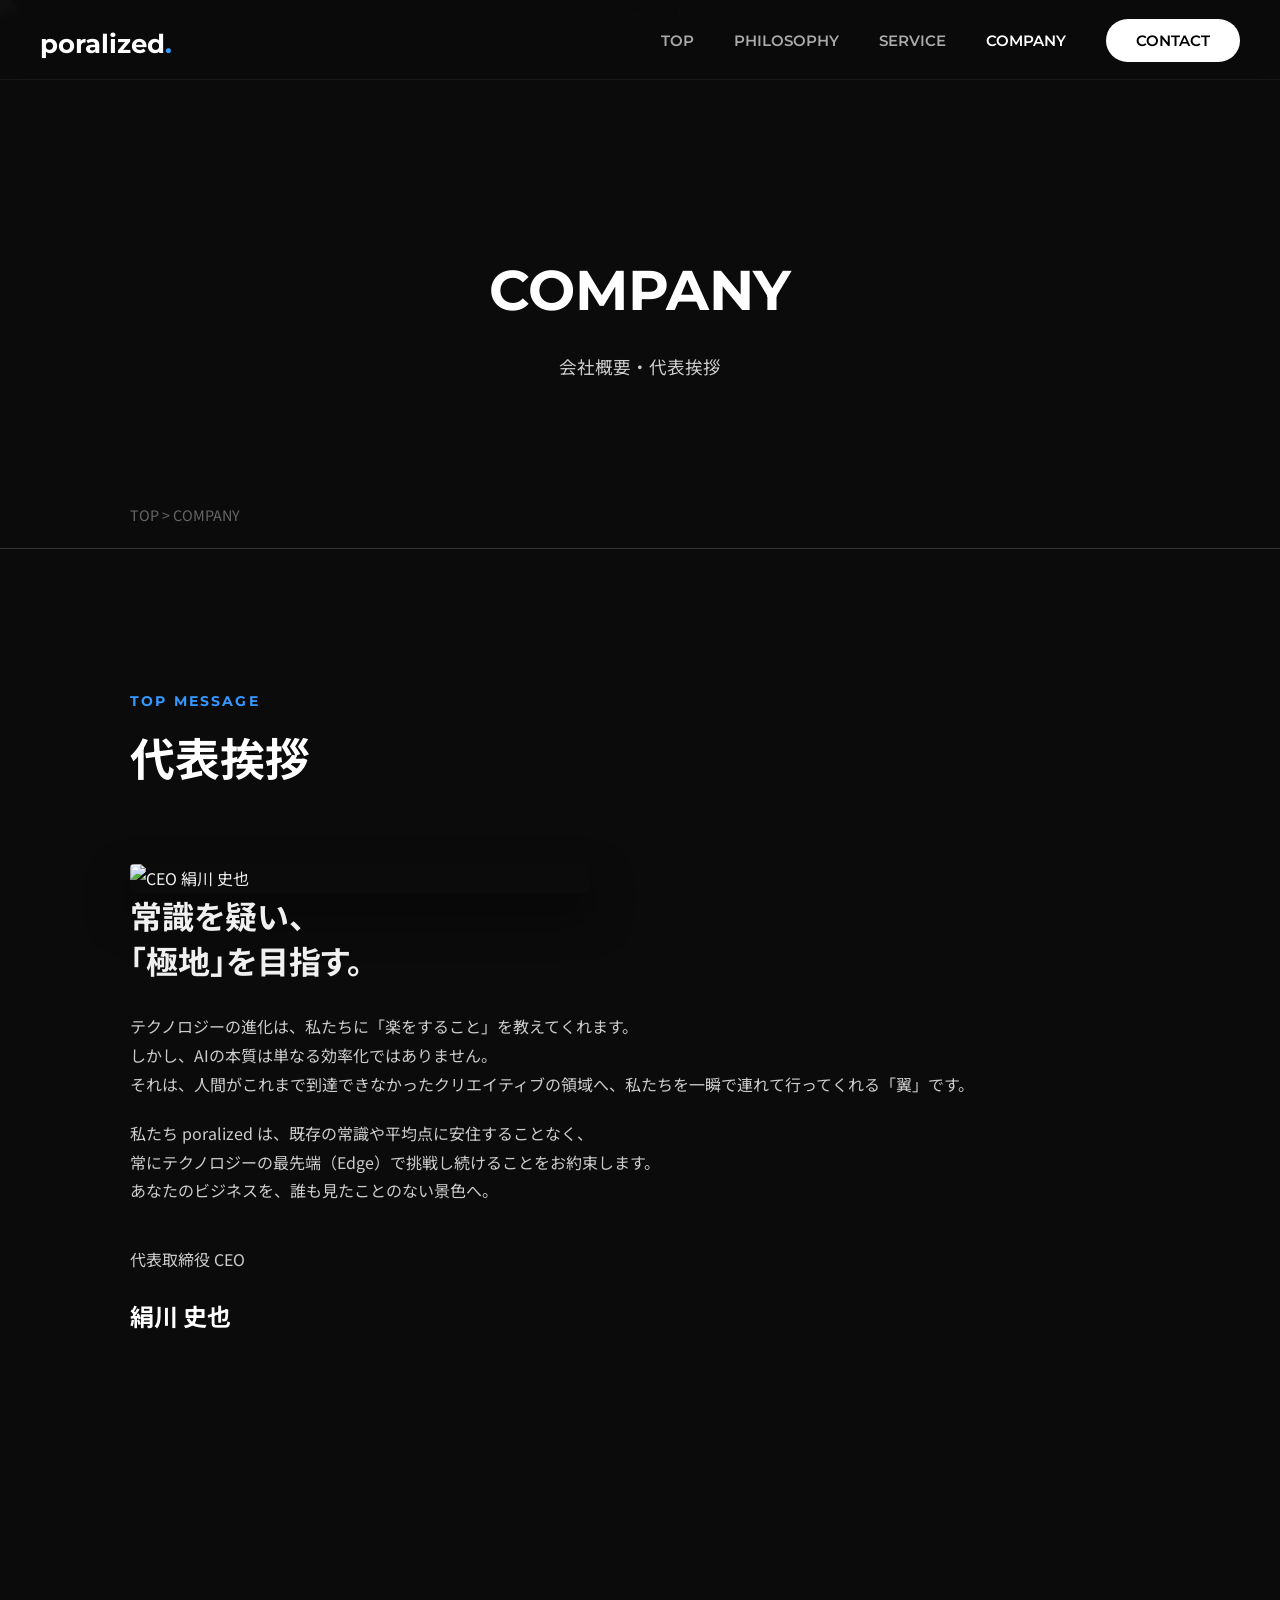
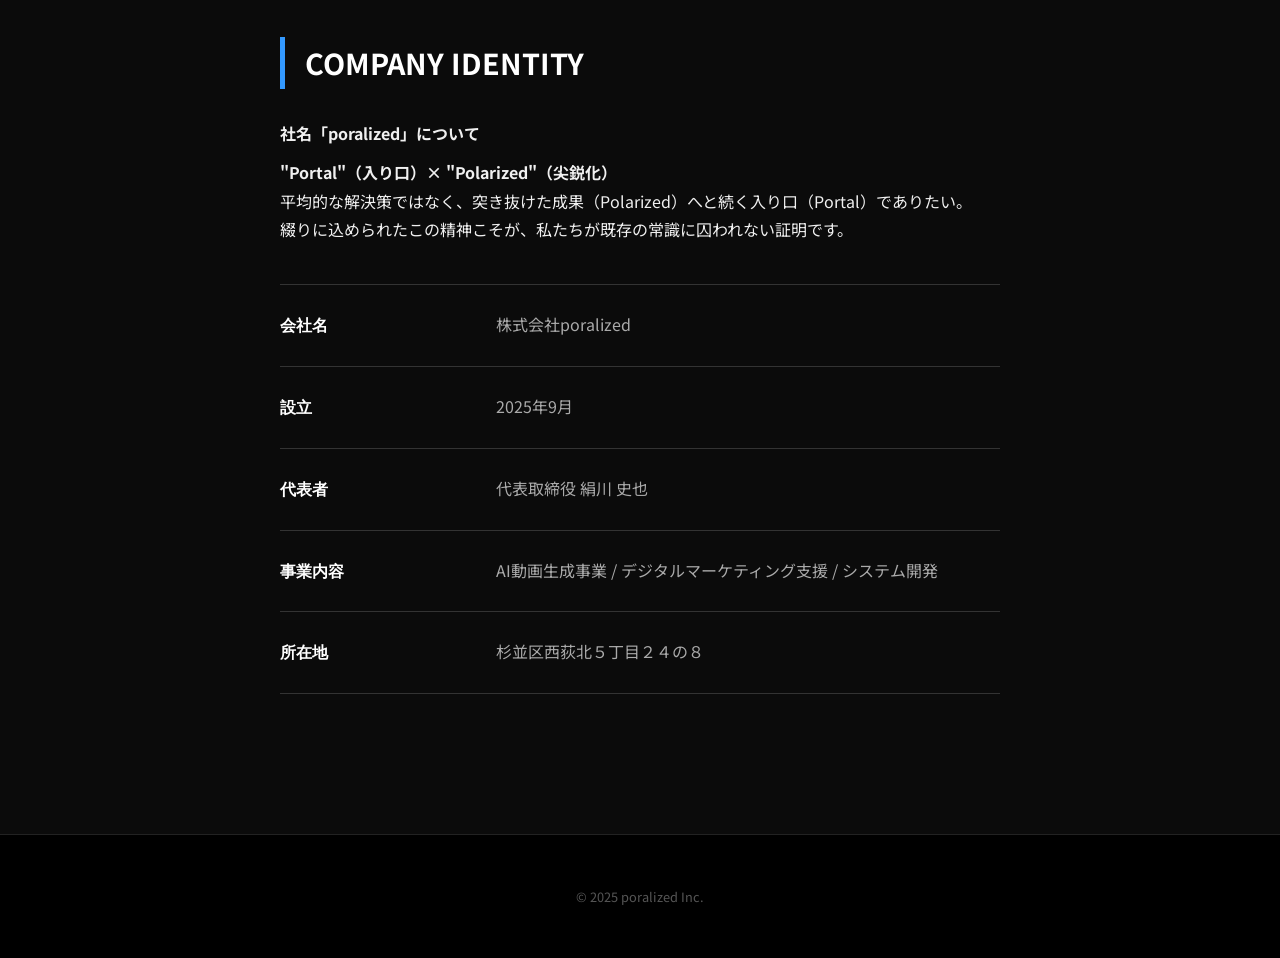
==== company.html @ 8d267f67 "Add files via upload" ====
<!DOCTYPE html>
<html lang="ja">
<head>
    <meta charset="UTF-8">
    <meta name="viewport" content="width=device-width, initial-scale=1.0">
    <title>会社概要 | 株式会社poralized</title>
    <link href="https://fonts.googleapis.com/css2?family=Noto+Sans+JP:wght@400;500;700&family=Montserrat:wght@400;600;700&display=swap" rel="stylesheet">
    <link rel="stylesheet" href="style.css">
</head>
<body>
    <header>
        <div class="header-inner">
            <h1><a href="index.html">poralized<span class="dot">.</span></a></h1> 
            <nav>
                <ul class="nav-list">
                    <li><a href="index.html">TOP</a></li>
                    <li><a href="philosophy.html">PHILOSOPHY</a></li>
                    <li><a href="service.html">SERVICE</a></li>
                    <li><a href="company.html" class="active">COMPANY</a></li>
                    <li><a href="contact.html" class="contact-btn">CONTACT</a></li>
                </ul>
            </nav>
        </div>
    </header>

    <main>
        <section class="page-header">
            <div class="parallax-bg-wrap">
                <img src="https://images.unsplash.com/photo-1486406146926-c627a92ad1ab?q=80&w=2070&auto=format&fit=crop" alt="company-bg" class="parallax-img">
            </div>
            <div class="container">
                <h2>COMPANY</h2>
                <p>会社概要・代表挨拶</p>
            </div>
        </section>

        <div class="breadcrumbs">
            <div class="container">
                <a href="index.html">TOP</a> &gt; <span>COMPANY</span>
            </div>
        </div>

        <section class="section-padding fade-in-section">
            <div class="container">
                <div class="section-header">
                    <span class="en-title">TOP MESSAGE</span>
                    <h3>代表挨拶</h3>
                </div>

                <div class="message-row">
                    
                    <div class="ceo-img-area">
                        <img src="images/daihyou.jpg" alt="CEO 絹川 史也">
                    </div>

                    <div class="ceo-text-area">
                        <h4 class="ceo-title">
                            常識を疑い、<br>
                            「極地」を目指す。
                        </h4>
                        <p>
                            テクノロジーの進化は、私たちに「楽をすること」を教えてくれます。<br>
                            しかし、AIの本質は単なる効率化ではありません。<br>
                            それは、人間がこれまで到達できなかったクリエイティブの領域へ、私たちを一瞬で連れて行ってくれる「翼」です。
                        </p>
                        <p>
                            私たち poralized は、既存の常識や平均点に安住することなく、<br>
                            常にテクノロジーの最先端（Edge）で挑戦し続けることをお約束します。<br>
                            あなたのビジネスを、誰も見たことのない景色へ。
                        </p>
                        <div class="ceo-sign">
                            <p>代表取締役 CEO</p>
                            <p class="name">絹川 史也</p>
                        </div>
                    </div>

                </div>
            </div>
        </section>

        <section class="section-padding fade-in-section">
            <div class="container narrow">
                <h3 class="page-sub-title">COMPANY IDENTITY</h3>
                
                <div class="text-block" style="margin-bottom: 40px;">
                    <h4>社名「poralized」について</h4>
                    <p style="margin-top:10px;">
                        <strong>"Portal"（入り口）× "Polarized"（尖鋭化）</strong><br>
                        平均的な解決策ではなく、突き抜けた成果（Polarized）へと続く入り口（Portal）でありたい。<br>
                        綴りに込められたこの精神こそが、私たちが既存の常識に囚われない証明です。
                    </p>
                </div>
                
                <div class="company-info-area">
                    <dl class="company-dl">
                        <div class="row"><dt>会社名</dt><dd>株式会社poralized</dd></div>
                        <div class="row"><dt>設立</dt><dd>2025年9月</dd></div>
                        <div class="row"><dt>代表者</dt><dd>代表取締役 絹川 史也</dd></div>                       
                        <div class="row"><dt>事業内容</dt><dd>AI動画生成事業 / デジタルマーケティング支援 / システム開発</dd></div>
                        <div class="row"><dt>所在地</dt><dd>杉並区西荻北５丁目２４の８</dd></div>
                    </dl>
                </div>
            </div>
        </section>
    </main>

    <footer>
        <div class="footer-inner"><p class="copyright">&copy; 2025 poralized Inc.</p></div>
    </footer>

    <script src="https://cdnjs.cloudflare.com/ajax/libs/gsap/3.12.5/gsap.min.js"></script>
    <script src="https://cdnjs.cloudflare.com/ajax/libs/gsap/3.12.5/ScrollTrigger.min.js"></script>
    <script src="https://unpkg.com/@studio-freight/lenis@1.0.42/dist/lenis.min.js"></script>
    <script src="script.js"></script>
</body>
</html>
---- style.css ----
@charset "UTF-8";
@import url('https://fonts.googleapis.com/css2?family=Montserrat:wght@400;600;700&family=Noto+Sans+JP:wght@400;500;700&display=swap');

/* ==================================================
   1. Base Settings
   ================================================== */
* { margin: 0; padding: 0; box-sizing: border-box; }

body {
    font-family: 'Noto Sans JP', sans-serif;
    background-color: #0b0b0b;
    color: #f0f0f0;
    line-height: 1.8;
    -webkit-font-smoothing: antialiased;
    overflow-x: hidden;
    overscroll-behavior: none;
}

a { text-decoration: none; color: inherit; transition: 0.3s; }
ul { list-style: none; }
img { max-width: 100%; height: auto; display: block; }

/* 共通コンテナ */
.container {
    max-width: 1100px; margin: 0 auto; padding: 0 40px;
    position: relative; z-index: 2;
}
.container.narrow { max-width: 800px; }
.section-padding { padding: 140px 0; }
.bg-dark { background-color: #141414; }

/* 見出し */
.section-header { margin-bottom: 80px; }
.en-title {
    display: block; font-family: 'Montserrat', sans-serif; font-weight: 700;
    color: #3399ff; letter-spacing: 0.15em; font-size: 0.9rem; margin-bottom: 15px;
}
.section-header h3 {
    font-size: 2.8rem; font-weight: 700; color: #fff; line-height: 1.2;
}
.page-sub-title {
    font-size: 1.8rem; margin-bottom: 30px; border-left: 5px solid #3399ff;
    padding-left: 20px; margin-top: 60px; color: #fff;
}
.page-sub-title:first-child { margin-top: 0; }

/* ==================================================
   2. Header
   ================================================== */
header {
    position: fixed; top: 0; left: 0; width: 100%; height: 80px;
    background: rgba(11, 11, 11, 0.8); backdrop-filter: blur(12px);
    z-index: 100; border-bottom: 1px solid rgba(255,255,255,0.05);
}
.header-inner {
    max-width: 1280px; margin: 0 auto; height: 100%;
    display: flex; justify-content: space-between; align-items: center; padding: 0 40px;
}
header h1 a {
    font-family: 'Montserrat', sans-serif; font-weight: 700; font-size: 1.6rem; color: #fff;
}
.dot { color: #3399ff; }

.nav-list { display: flex; gap: 40px; }
.nav-list li a {
    font-family: 'Montserrat', sans-serif; font-weight: 600; font-size: 0.95rem; color: #aaa; position: relative;
}
.nav-list li a:hover, .nav-list li a.active { color: #fff; }
.nav-list li a::after {
    content: ''; position: absolute; bottom: -5px; left: 0; width: 0%; height: 1px; background: #3399ff; transition: 0.3s;
}
.nav-list li a:hover::after { width: 100%; }

.contact-btn {
    background: #fff; color: #000 !important; padding: 12px 30px; border-radius: 50px; transition: 0.3s;
}
.contact-btn:hover { background: #3399ff; color: #fff !important; }

/* ==================================================
   3. Hero Section (Top Page Only)
   ================================================== */
#hero {
    height: 100vh; width: 100%; position: relative;
    display: flex; align-items: center; justify-content: center;
    overflow: hidden; background-color: #0b0b0b;
}

/* ★追加: 文字を読みやすくする背景マスク */
#hero::before {
    content: ''; position: absolute; top: 0; left: 0; width: 100%; height: 100%;
    background: radial-gradient(circle at 30% 50%, rgba(0,0,0,0.7) 0%, rgba(0,0,0,0) 70%);
    z-index: 2; pointer-events: none;
}

#webgl-canvas {
    position: absolute; top: 0; left: 0; width: 100%; height: 100%;
    z-index: 1; opacity: 0; transition: opacity 2s ease; pointer-events: none;
}
#hero .container {
    width: 100%; max-width: 1280px; height: 100%;
    position: relative; z-index: 10; pointer-events: none;
    display: flex; flex-direction: column; justify-content: center; align-items: flex-start;
    text-align: left; padding-left: 5%;
}
.hero-sub, .hero-title, .hero-lead, .hero-cta { width: 100%; max-width: 550px; }

.hero-sub {
    font-family: 'Montserrat', sans-serif; font-weight: 600; color: #3399ff;
    letter-spacing: 0.3em; margin-bottom: 24px; display: block; opacity: 0;
}
.hero-title {
    font-size: 5rem; line-height: 1.05; font-weight: 700; margin-bottom: 40px;
    color: #ffffff; text-shadow: 0 10px 30px rgba(0,0,0,0.5);
}
.hero-title .char { display: inline-block; will-change: transform, opacity; }

.hero-lead { font-size: 1.1rem; color: #ccc; margin-bottom: 50px; opacity: 0; }

.hero-cta { display: flex; gap: 20px; opacity: 0; pointer-events: auto; }
.primary-btn {
    background: #3399ff; color: #fff; padding: 18px 45px; border-radius: 50px;
    font-weight: 700; font-family: 'Montserrat', sans-serif;
    box-shadow: 0 10px 30px rgba(51, 153, 255, 0.3);
}
.primary-btn:hover { background: #fff; color: #000; transform: translateY(-3px); }
.secondary-btn {
    border: 1px solid rgba(255,255,255,0.3); color: #fff; padding: 18px 45px; border-radius: 50px;
    font-weight: 700; font-family: 'Montserrat', sans-serif;
    background: rgba(0,0,0,0.3); backdrop-filter: blur(5px);
}
.secondary-btn:hover { background: #fff; color: #000; transform: translateY(-3px); }

.scroll-down {
    position: absolute; bottom: 40px; left: 50%; transform: translateX(-50%);
    z-index: 2; color: #888; font-family: 'Montserrat', sans-serif; font-size: 0.75rem;
    pointer-events: none; display: flex; flex-direction: column; align-items: center; gap: 15px;
}
.scroll-down .line { width: 1px; height: 60px; background: linear-gradient(to bottom, #444, #fff); }

/* ==================================================
   4. Sub Page Header
   ================================================== */
.page-header {
    padding: 240px 0 100px; background-color: #0b0b0b; text-align: center;
    position: relative; overflow: hidden; z-index: 1;
}
.page-header h2 {
    font-size: 3.5rem; color: #fff; margin-bottom: 10px; font-weight: 700;
    font-family: 'Montserrat', sans-serif; position: relative; z-index: 2;
}
.page-header p { color: #ccc; position: relative; z-index: 2; font-size: 1.1rem; }
.breadcrumbs {
    padding: 20px 0; border-bottom: 1px solid #333; color: #666; font-size: 0.9rem;
    background: #0b0b0b; position: relative; z-index: 2;
}
.relative-section { position: relative; overflow: hidden; z-index: 1; }
.parallax-bg-wrap {
    position: absolute; top: 0; left: 0; width: 100%; height: 120%;
    z-index: -1; opacity: 0.15; mix-blend-mode: lighten; pointer-events: none;
    will-change: transform; transform: translateZ(0);
}
.parallax-img { width: 100%; height: 100%; object-fit: cover; }

/* ==================================================
   5. Content Components
   ================================================== */
/* Service Features (カード) */
.service-features { display: flex; justify-content: space-between; gap: 40px; }
.feature-item {
    background: linear-gradient(145deg, #1a1a1a, #111);
    border: 1px solid #333; padding: 50px 35px; border-radius: 8px; width: 32%;
    transition: 0.4s; position: relative; overflow: hidden;
}
.feature-item:hover { transform: translateY(-10px); border-color: #3399ff; }
.feature-item h4 { font-family: 'Montserrat', sans-serif; font-size: 1.5rem; color: #fff; margin-bottom: 20px; }
.feature-item p { color: #aaa; font-size: 0.95rem; }
.view-more-btn {
    display: inline-flex; align-items: center; font-family: 'Montserrat', sans-serif; font-weight: 600;
    margin-top: 20px; border-bottom: 1px solid #666; color: #aaa;
}
.view-more-btn:hover { color: #3399ff; border-color: #3399ff; }

/* ★追加: Technology Detail (ジグザグ配置) */
.tech-detail {
    display: flex; align-items: center; justify-content: space-between; gap: 60px; margin-bottom: 120px;
}
.tech-detail.reverse { flex-direction: row-reverse; }
.tech-desc { flex: 1; }
.tech-desc h4 { font-family: 'Montserrat', sans-serif; font-size: 2rem; font-weight: 700; margin-bottom: 5px; color: #fff; }
.tech-desc .tech-sub { font-size: 0.9rem; color: #3399ff; margin-bottom: 20px; font-weight: 600; }
.tech-desc p { color: #ccc; line-height: 1.8; }
.tech-img-placeholder {
    flex: 1; border-radius: 8px; overflow: hidden;
    box-shadow: 0 10px 30px rgba(0,0,0,0.5); border: 1px solid rgba(255, 255, 255, 0.1);
}

/* Company */
.ceo-message { display: flex; gap: 60px; margin-bottom: 0; align-items: flex-start; }
.ceo-img { width: 45%; flex-shrink: 0; }
.visual-placeholder {
    width: 100%; aspect-ratio: 3/4; background: #222; border-radius: 4px; overflow: hidden; position: relative;
}
.visual-placeholder img { width: 100%; height: 100%; object-fit: cover; }
.ceo-text { width: 55%; padding-top: 20px; }
.ceo-text h4 { font-size: 2rem; margin-bottom: 30px; font-weight: 700; color: #fff; }
.company-dl { border-top: 1px solid #333; margin-top: 40px; }
.company-dl .row { display: flex; border-bottom: 1px solid #333; padding: 25px 0; align-items: baseline; }
.company-dl dt { width: 30%; font-weight: 700; color: #fff; font-family: 'Montserrat', sans-serif; }
.company-dl dd { width: 70%; color: #aaa; }

/* Philosophy */
.goal-box {
    border: 1px solid rgba(51, 153, 255, 0.3); padding: 80px 60px; text-align: center;
    background: radial-gradient(circle at center, rgba(51, 153, 255, 0.05), transparent 70%);
    position: relative; margin-top: 40px;
}
.goal-box::before, .goal-box::after { content: ''; position: absolute; width: 10px; height: 10px; border: 1px solid #3399ff; }
.goal-box::before { top: -1px; left: -1px; border-right: none; border-bottom: none; }
.goal-box::after { bottom: -1px; right: -1px; border-left: none; border-top: none; }
.goal-main { font-size: 2.5rem; color: #fff; font-weight: 700; margin-bottom: 30px; }
.goal-desc { color: #ccc; text-align: left; }

/* Contact */
.form-wrapper {
    background: #fff; padding: 80px 40px; border-radius: 20px; overflow: hidden;
    text-align: center; box-shadow: 0 20px 50px rgba(0,0,0,0.5);
}
.email-link { font-size: 2rem; font-weight: 700; color: #3399ff; font-family: 'Montserrat', sans-serif; }

/* Footer */
footer { background: #000; border-top: 1px solid #222; padding: 50px 0; text-align: center; color: #555; font-size: 0.8rem; }

/* ==================================================
   6. Mobile Responsiveness
   ================================================== */
@media (max-width: 768px) {
    .header-inner { padding: 0 20px; }
    .nav-list { display: none; }
    .section-padding { padding: 80px 0; }
    #hero .container { align-items: center; text-align: center; padding: 0 24px; }
    .hero-sub, .hero-title, .hero-lead, .hero-cta { max-width: 100%; }
    .hero-title { font-size: 3.2rem; }
    .hero-cta { flex-direction: column; width: 100%; gap: 15px; }
    .primary-btn, .secondary-btn { width: 100%; max-width: 320px; margin: 0 auto; }
    .service-features, .ceo-message, .tech-detail, .tech-detail.reverse { flex-direction: column; }
    .feature-item, .ceo-img, .ceo-text, .tech-img-placeholder { width: 100%; }
    .page-header { padding-top: 150px; }
    .page-header h2 { font-size: 2.5rem; }
}
/* ==================================================
   Philosophy 3D Area (テキスト下の配置用)
   ================================================== */
#vision-3d-container {
    width: 100%;
    height: 450px; /* 3Dエリアの高さ。お好みで調整してください */
    position: relative;
    margin-top: 60px; /* 上のテキストとの間隔 */
    overflow: hidden;
    /* 任意：枠線を付けてエリアをはっきりさせる場合 */
    /* border: 1px solid #333; border-radius: 8px; */
}

#vision-canvas {
    width: 100%;
    height: 100%;
    display: block;
    opacity: 0; /* JSでロード後に表示 */
    transition: opacity 1s ease;
}
/* ==================================================
   Hero Section 改行・サイズ修正
   ================================================== */

/* 1. タイトル (The Edge of...) を一行で維持する */
.hero-title {
    /* 絶対に改行させない */
    white-space: nowrap;
    
    /* 画面幅に応じてフォントサイズを滑らかに伸縮させる 
       (最小 2rem 〜 推奨 5.5vw 〜 最大 5rem) */
    font-size: clamp(2rem, 5.5vw, 5.5rem);
    
    width: 100%;
    line-height: 1.2;
    margin-bottom: 20px;
}

/* 2. サブコピー・リード文 (単なる生成ではなく...) の改行位置調整 */
.hero-lead {
    /* 日本語の単語の途中での不自然な改行を防ぐ */
    word-break: keep-all;
    overflow-wrap: break-word;
    
    /* 読みやすい最大幅を設定 */
    max-width: 600px;
    
    /* 左揃えか中央揃えか（デザインに合わせて調整してください） */
    text-align: left; 
}

/* --- スマホ画面 (768px以下) 用の微調整 --- */
@media (max-width: 768px) {
    .hero-title {
        /* スマホでは文字が小さくなりすぎるのを防ぐため、
           あえて改行を許可するか、サイズの下限を上げる */
        font-size: clamp(2.2rem, 8vw, 3.5rem);
        white-space: normal; /* スマホなら自然な改行を許可 */
    }

    .hero-lead {
        /* スマホでは改行ルールを少し緩める */
        font-size: 0.9rem;
        word-break: break-all; 
        text-align: center; /* スマホは中央揃えが見やすい場合が多い */
        margin: 0 auto 30px auto;
    }
}
/* ==================================================
   Original Contact Form Styles
   ================================================== */
.form-wrapper {
    width: 100%;
    max-width: 700px; /* フォームの最大幅 */
    margin: 0 auto;
    background: rgba(255, 255, 255, 0.03); /* 薄い背景 */
    padding: 40px;
    border-radius: 4px;
    border: 1px solid rgba(255, 255, 255, 0.1);
}

.original-form .form-group {
    margin-bottom: 24px;
}

.original-form label {
    display: block;
    margin-bottom: 8px;
    font-size: 0.9rem;
    color: #ccc;
    font-weight: 500;
}

.original-form .required {
    color: #3399ff; /* 必須マークの青色 */
    margin-left: 4px;
}

/* 入力エリアのデザイン */
.original-form input,
.original-form textarea {
    width: 100%;
    background: #000;
    border: 1px solid #333;
    color: #fff;
    padding: 14px;
    font-size: 1rem;
    font-family: inherit;
    border-radius: 2px;
    transition: 0.3s ease;
    outline: none;
}

/* 入力中（フォーカス時）のデザイン */
.original-form input:focus,
.original-form textarea:focus {
    border-color: #3399ff;
    box-shadow: 0 0 8px rgba(51, 153, 255, 0.3);
}

.original-form textarea {
    resize: vertical; /* 縦方向のみサイズ変更可 */
}

/* 送信ボタンエリア */
.form-submit {
    text-align: center;
    margin-top: 40px;
}

/* 送信ボタン本体 */
.submit-btn {
    display: inline-block;
    background: #3399ff;
    color: #fff;
    border: none;
    padding: 15px 50px;
    font-size: 1rem;
    font-weight: bold;
    cursor: pointer;
    border-radius: 50px;
    transition: 0.3s;
    letter-spacing: 0.05em;
}

.submit-btn:hover {
    background: #fff;
    color: #3399ff;
    box-shadow: 0 0 20px rgba(51, 153, 255, 0.6);
}

/* スマホ対応 */
@media (max-width: 768px) {
    .form-wrapper {
        padding: 20px;
    }
    .submit-btn {
        width: 100%; /* スマホではボタンを幅いっぱいに */
    }
}
/* ==================================================
   Service Page: Holographic Cards
   ================================================== */
.production-flow {
    display: flex;
    justify-content: space-between;
    gap: 30px;
    margin-top: 60px;
}

.flow-card {
    position: relative;
    flex: 1;
    background: rgba(255, 255, 255, 0.03); /* 極薄の背景 */
    border: 1px solid rgba(255, 255, 255, 0.1); /* 薄い枠線 */
    padding: 40px 30px;
    border-radius: 8px;
    overflow: hidden; /* はみ出した数字を隠す */
    transition: all 0.4s cubic-bezier(0.25, 1, 0.5, 1);
    backdrop-filter: blur(5px); /* すりガラス効果 */
}

/* ホバー時のアクション */
.flow-card:hover {
    transform: translateY(-10px); /* 少し浮く */
    border-color: #3399ff; /* 枠が青くなる */
    box-shadow: 0 10px 30px rgba(51, 153, 255, 0.15); /* 青い光の影 */
    background: rgba(51, 153, 255, 0.05);
}

/* 背景の巨大な数字 */
.card-bg-number {
    position: absolute;
    top: -20px;
    right: -10px;
    font-size: 8rem;
    font-weight: 700;
    color: rgba(255, 255, 255, 0.03); /* ほぼ透明 */
    font-family: 'Montserrat', sans-serif;
    line-height: 1;
    z-index: 0;
    transition: 0.4s;
}

.flow-card:hover .card-bg-number {
    color: rgba(51, 153, 255, 0.1); /* ホバー時に数字も少し青く */
    transform: scale(1.1);
}

/* カードの中身 */
.card-content {
    position: relative;
    z-index: 1; /* 数字より手前に */
}

.flow-card h4 {
    font-size: 1.5rem;
    font-family: 'Montserrat', sans-serif;
    letter-spacing: 0.05em;
    margin-bottom: 5px;
    color: #fff;
}

.flow-card .jp-sub {
    display: block;
    font-size: 0.9rem;
    color: #3399ff; /* アクセントカラー */
    margin-bottom: 20px;
    font-weight: 500;
}

.flow-card p {
    font-size: 0.95rem;
    color: #ccc;
    line-height: 1.8;
}

/* スマホ対応 */
@media (max-width: 768px) {
    .production-flow {
        flex-direction: column; /* 縦並び */
    }
    .flow-card {
        margin-bottom: 20px;
    }
}
/* ==================================================
   背景透かし文字 (Watermark)
   ================================================== */
.watermark-section {
    position: relative;
    overflow: hidden; /* はみ出した文字をカット */
}

.bg-watermark {
    position: absolute;
    top: 50%;
    left: 50%;
    transform: translate(-50%, -50%);
    font-size: 12vw; /* 画面幅に応じて巨大化 */
    font-weight: 800;
    font-family: 'Montserrat', sans-serif;
    color: rgba(255, 255, 255, 0.02); /* 極薄の白 */
    white-space: nowrap;
    pointer-events: none; /* マウス操作を邪魔しない */
    z-index: 0; /* 一番後ろに */
    user-select: none;
    line-height: 1;
}

/* コンテンツが透かし文字の上にくるように調整 */
.watermark-section .container {
    position: relative;
    z-index: 1;
}

/* スマホでの微調整 */
@media (max-width: 768px) {
    .bg-watermark {
        font-size: 18vw;
        transform: translate(-50%, -50%) rotate(-90deg); /* スマホでは縦書き風に回転させてもかっこいい */
    }
}
```css
/* ==================================================
   Company Page: 代表メッセージの横並び設定
   ================================================== */

/* 横並びの枠組み */
.message-row {
    display: flex;             /* 横並びにする魔法 */
    align-items: center;       /* 垂直方向の中心を揃える */
    justify-content: space-between; /* 左右に程よく間隔を空ける */
    gap: 60px;                 /* 写真と文字の間の隙間 */
    margin-top: 40px;
}

/* 写真エリア */
.ceo-img-area {
    flex: 1;                   /* 幅の比率：1 */
    max-width: 45%;            /* 写真は全体の45%くらいの幅に */
}

.ceo-img-area img {
    width: 100%;
    height: auto;
    border-radius: 4px;        /* 角を少し丸く */
    box-shadow: 0 20px 40px rgba(0,0,0,0.5); /* カッコいい影 */
}

/* 文章エリア */
.ceo-text-area {
    flex: 1;                   /* 幅の比率：1 */
}

.ceo-title {
    font-size: 2rem;
    line-height: 1.4;
    margin-bottom: 30px;
    font-feature-settings: "palt";
}

.ceo-text-area p {
    margin-bottom: 20px;
    line-height: 1.8;
    color: #ccc;
}

/* 署名部分 */
.ceo-sign {
    margin-top: 40px;
    text-align: left;
}

.ceo-sign .name {
    font-size: 1.5rem;
    font-weight: bold;
    color: #fff;
    margin-top: 5px;
}

/* --- スマホ対応 (縦並びに戻す) --- */
@media (max-width: 768px) {
    .message-row {
        flex-direction: column; /* 縦並びにする */
        gap: 30px;
    }

    .ceo-img-area {
        max-width: 100%;       /* スマホでは写真を大きく */
        margin-bottom: 20px;
    }
    
    .ceo-title {
        font-size: 1.5rem;
    }
}
/* ==================================================
   Demo Showcase (Twin Monitors)
   ================================================== */
.demo-grid {
    display: grid;
    grid-template-columns: 1fr 1fr; /* 2列均等割り */
    gap: 40px;
    max-width: 1000px;
    margin: 0 auto;
}

.demo-monitor {
    position: relative;
}

/* モニターの枠組み */
.monitor-frame {
    position: relative;
    width: 100%;
    aspect-ratio: 16 / 9; /* 16:9の比率を固定 */
    background: #000;
    border-radius: 8px;
    overflow: hidden;
    border: 1px solid rgba(51, 153, 255, 0.3); /* 青い薄い枠 */
    box-shadow: 0 0 20px rgba(0, 0, 0, 0.5);
    transition: 0.3s;
}

/* ホバー時に枠が光る */
.monitor-frame:hover {
    border-color: #3399ff;
    box-shadow: 0 0 30px rgba(51, 153, 255, 0.2);
}

.monitor-frame video {
    width: 100%;
    height: 100%;
    object-fit: cover; /* 枠いっぱいにトリミングして表示 */
    opacity: 0.9; /* 少し暗くして馴染ませる */
}

/* 走査線（スキャンライン）エフェクト */
.monitor-overlay {
    position: absolute;
    top: 0;
    left: 0;
    width: 100%;
    height: 100%;
    background: linear-gradient(rgba(18, 16, 16, 0) 50%, rgba(0, 0, 0, 0.1) 50%);
    background-size: 100% 4px; /* 4pxごとの縞模様 */
    pointer-events: none; /* クリックを邪魔しない */
    z-index: 2;
}

/* 動画下のテキスト */
.monitor-info {
    margin-top: 15px;
    padding-left: 10px;
    border-left: 2px solid #3399ff; /* 左に青い線 */
}

.monitor-info h4 {
    font-size: 1.1rem;
    color: #fff;
    margin-bottom: 4px;
    font-family: 'Montserrat', sans-serif;
}

.monitor-info p {
    font-size: 0.8rem;
    color: #888;
    text-transform: uppercase;
    letter-spacing: 0.1em;
}

/* スマホ対応 */
@media (max-width: 768px) {
    .demo-grid {
        grid-template-columns: 1fr; /* スマホでは縦並び */
        gap: 30px;
    }
}
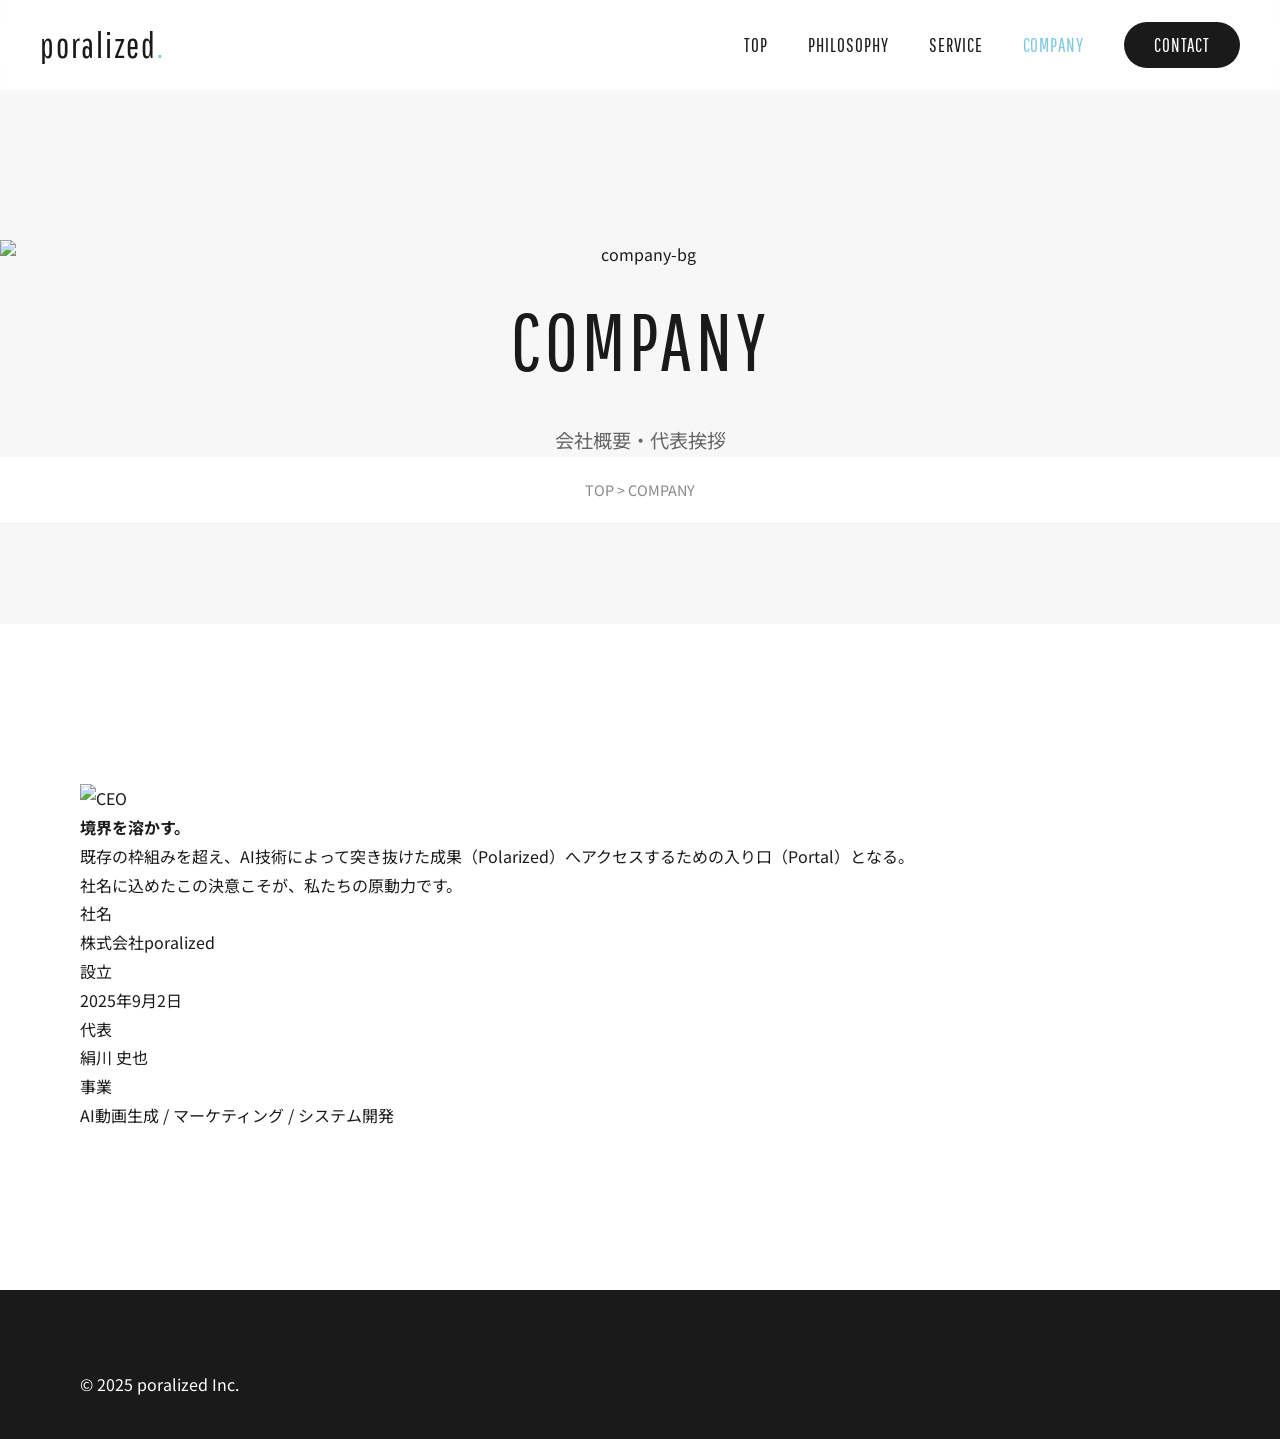
==== commit 4e4f594a: "Add files via upload" ====
--- a/company.html
+++ b/company.html
@@ -4,13 +4,17 @@
     <meta charset="UTF-8">
     <meta name="viewport" content="width=device-width, initial-scale=1.0">
     <title>会社概要 | 株式会社poralized</title>
-    <link href="https://fonts.googleapis.com/css2?family=Noto+Sans+JP:wght@400;500;700&family=Montserrat:wght@400;600;700&display=swap" rel="stylesheet">
     <link rel="stylesheet" href="style.css">
+    <script src="https://cdnjs.cloudflare.com/ajax/libs/three.js/r128/three.min.js"></script>
+    <script src="https://cdnjs.cloudflare.com/ajax/libs/gsap/3.12.2/gsap.min.js"></script>
+    <script src="https://cdnjs.cloudflare.com/ajax/libs/gsap/3.12.2/ScrollTrigger.min.js"></script>
+    <script src="https://cdn.jsdelivr.net/gh/studio-freight/lenis@1.0.29/bundled/lenis.min.js"></script>
+    <script src="script.js" defer></script>
 </head>
 <body>
     <header>
         <div class="header-inner">
-            <h1><a href="index.html">poralized<span class="dot">.</span></a></h1> 
+            <h1><a href="index.html">poralized<span class="dot">.</span></a></h1>
             <nav>
                 <ul class="nav-list">
                     <li><a href="index.html">TOP</a></li>
@@ -24,7 +28,7 @@
     </header>
 
     <main>
-        <section class="page-header">
+        <section class="page-header relative-section">
             <div class="parallax-bg-wrap">
                 <img src="https://images.unsplash.com/photo-1486406146926-c627a92ad1ab?q=80&w=2070&auto=format&fit=crop" alt="company-bg" class="parallax-img">
             </div>
@@ -32,85 +36,43 @@
                 <h2>COMPANY</h2>
                 <p>会社概要・代表挨拶</p>
             </div>
-        </section>
-
-        <div class="breadcrumbs">
-            <div class="container">
-                <a href="index.html">TOP</a> &gt; <span>COMPANY</span>
-            </div>
-        </div>
-
-        <section class="section-padding fade-in-section">
-            <div class="container">
-                <div class="section-header">
-                    <span class="en-title">TOP MESSAGE</span>
-                    <h3>代表挨拶</h3>
-                </div>
-
-                <div class="message-row">
-                    
-                    <div class="ceo-img-area">
-                        <img src="images/daihyou.jpg" alt="CEO 絹川 史也">
-                    </div>
-
-                    <div class="ceo-text-area">
-                        <h4 class="ceo-title">
-                            常識を疑い、<br>
-                            「極地」を目指す。
-                        </h4>
-                        <p>
-                            テクノロジーの進化は、私たちに「楽をすること」を教えてくれます。<br>
-                            しかし、AIの本質は単なる効率化ではありません。<br>
-                            それは、人間がこれまで到達できなかったクリエイティブの領域へ、私たちを一瞬で連れて行ってくれる「翼」です。
-                        </p>
-                        <p>
-                            私たち poralized は、既存の常識や平均点に安住することなく、<br>
-                            常にテクノロジーの最先端（Edge）で挑戦し続けることをお約束します。<br>
-                            あなたのビジネスを、誰も見たことのない景色へ。
-                        </p>
-                        <div class="ceo-sign">
-                            <p>代表取締役 CEO</p>
-                            <p class="name">絹川 史也</p>
-                        </div>
-                    </div>
-
+            <div class="breadcrumbs">
+                <div class="container">
+                    <a href="index.html">TOP</a> &gt; <span>COMPANY</span>
                 </div>
             </div>
         </section>
 
-        <section class="section-padding fade-in-section">
-            <div class="container narrow">
-                <h3 class="page-sub-title">COMPANY IDENTITY</h3>
-                
-                <div class="text-block" style="margin-bottom: 40px;">
-                    <h4>社名「poralized」について</h4>
-                    <p style="margin-top:10px;">
-                        <strong>"Portal"（入り口）× "Polarized"（尖鋭化）</strong><br>
-                        平均的な解決策ではなく、突き抜けた成果（Polarized）へと続く入り口（Portal）でありたい。<br>
-                        綴りに込められたこの精神こそが、私たちが既存の常識に囚われない証明です。
-                    </p>
-                </div>
-                
-                <div class="company-info-area">
-                    <dl class="company-dl">
-                        <div class="row"><dt>会社名</dt><dd>株式会社poralized</dd></div>
-                        <div class="row"><dt>設立</dt><dd>2025年9月</dd></div>
-                        <div class="row"><dt>代表者</dt><dd>代表取締役 絹川 史也</dd></div>                       
-                        <div class="row"><dt>事業内容</dt><dd>AI動画生成事業 / デジタルマーケティング支援 / システム開発</dd></div>
-                        <div class="row"><dt>所在地</dt><dd>杉並区西荻北５丁目２４の８</dd></div>
-                    </dl>
+        <section class="section-padding">
+            <div class="container">
+                <div class="ceo-message">
+                    <div class="ceo-img">
+                        <div class="visual-placeholder">
+                            <img src="https://images.unsplash.com/photo-1507679799987-c73779587ccf?q=80&w=2071&auto=format&fit=crop" alt="CEO">
+                        </div>
+                    </div>
+                    <div class="ceo-text">
+                        <h4>境界を溶かす。</h4>
+                        <div class="text-block">
+                            <p>
+                                既存の枠組みを超え、AI技術によって突き抜けた成果（Polarized）へアクセスするための入り口（Portal）となる。<br>
+                                社名に込めたこの決意こそが、私たちの原動力です。
+                            </p>
+                        </div>
+                        <dl class="company-dl">
+                            <div class="row"><dt>社名</dt><dd>株式会社poralized</dd></div>
+                            <div class="row"><dt>設立</dt><dd>2025年9月2日</dd></div>
+                            <div class="row"><dt>代表</dt><dd>絹川 史也</dd></div>
+                            <div class="row"><dt>事業</dt><dd>AI動画生成 / マーケティング / システム開発</dd></div>
+                        </dl>
+                    </div>
                 </div>
             </div>
         </section>
     </main>
 
     <footer>
-        <div class="footer-inner"><p class="copyright">&copy; 2025 poralized Inc.</p></div>
+        <div class="container"><p>&copy; 2025 poralized Inc.</p></div>
     </footer>
-
-    <script src="https://cdnjs.cloudflare.com/ajax/libs/gsap/3.12.5/gsap.min.js"></script>
-    <script src="https://cdnjs.cloudflare.com/ajax/libs/gsap/3.12.5/ScrollTrigger.min.js"></script>
-    <script src="https://unpkg.com/@studio-freight/lenis@1.0.42/dist/lenis.min.js"></script>
-    <script src="script.js"></script>
 </body>
 </html>
--- a/style.css
+++ b/style.css
@@ -1,688 +1,266 @@
-@charset "UTF-8";
-@import url('https://fonts.googleapis.com/css2?family=Montserrat:wght@400;600;700&family=Noto+Sans+JP:wght@400;500;700&display=swap');
-
-/* ==================================================
-   1. Base Settings
-   ================================================== */
-* { margin: 0; padding: 0; box-sizing: border-box; }
-
-body {
-    font-family: 'Noto Sans JP', sans-serif;
-    background-color: #0b0b0b;
-    color: #f0f0f0;
-    line-height: 1.8;
-    -webkit-font-smoothing: antialiased;
-    overflow-x: hidden;
-    overscroll-behavior: none;
-}
-
-a { text-decoration: none; color: inherit; transition: 0.3s; }
-ul { list-style: none; }
-img { max-width: 100%; height: auto; display: block; }
-
-/* 共通コンテナ */
-.container {
-    max-width: 1100px; margin: 0 auto; padding: 0 40px;
-    position: relative; z-index: 2;
-}
-.container.narrow { max-width: 800px; }
-.section-padding { padding: 140px 0; }
-.bg-dark { background-color: #141414; }
-
-/* 見出し */
-.section-header { margin-bottom: 80px; }
-.en-title {
-    display: block; font-family: 'Montserrat', sans-serif; font-weight: 700;
-    color: #3399ff; letter-spacing: 0.15em; font-size: 0.9rem; margin-bottom: 15px;
-}
-.section-header h3 {
-    font-size: 2.8rem; font-weight: 700; color: #fff; line-height: 1.2;
-}
-.page-sub-title {
-    font-size: 1.8rem; margin-bottom: 30px; border-left: 5px solid #3399ff;
-    padding-left: 20px; margin-top: 60px; color: #fff;
-}
-.page-sub-title:first-child { margin-top: 0; }
-
-/* ==================================================
-   2. Header
-   ================================================== */
-header {
-    position: fixed; top: 0; left: 0; width: 100%; height: 80px;
-    background: rgba(11, 11, 11, 0.8); backdrop-filter: blur(12px);
-    z-index: 100; border-bottom: 1px solid rgba(255,255,255,0.05);
-}
-.header-inner {
-    max-width: 1280px; margin: 0 auto; height: 100%;
-    display: flex; justify-content: space-between; align-items: center; padding: 0 40px;
-}
-header h1 a {
-    font-family: 'Montserrat', sans-serif; font-weight: 700; font-size: 1.6rem; color: #fff;
-}
-.dot { color: #3399ff; }
-
-.nav-list { display: flex; gap: 40px; }
-.nav-list li a {
-    font-family: 'Montserrat', sans-serif; font-weight: 600; font-size: 0.95rem; color: #aaa; position: relative;
-}
-.nav-list li a:hover, .nav-list li a.active { color: #fff; }
-.nav-list li a::after {
-    content: ''; position: absolute; bottom: -5px; left: 0; width: 0%; height: 1px; background: #3399ff; transition: 0.3s;
-}
-.nav-list li a:hover::after { width: 100%; }
-
-.contact-btn {
-    background: #fff; color: #000 !important; padding: 12px 30px; border-radius: 50px; transition: 0.3s;
-}
-.contact-btn:hover { background: #3399ff; color: #fff !important; }
-
-/* ==================================================
-   3. Hero Section (Top Page Only)
-   ================================================== */
-#hero {
-    height: 100vh; width: 100%; position: relative;
-    display: flex; align-items: center; justify-content: center;
-    overflow: hidden; background-color: #0b0b0b;
-}
-
-/* ★追加: 文字を読みやすくする背景マスク */
-#hero::before {
-    content: ''; position: absolute; top: 0; left: 0; width: 100%; height: 100%;
-    background: radial-gradient(circle at 30% 50%, rgba(0,0,0,0.7) 0%, rgba(0,0,0,0) 70%);
-    z-index: 2; pointer-events: none;
-}
-
-#webgl-canvas {
-    position: absolute; top: 0; left: 0; width: 100%; height: 100%;
-    z-index: 1; opacity: 0; transition: opacity 2s ease; pointer-events: none;
-}
-#hero .container {
-    width: 100%; max-width: 1280px; height: 100%;
-    position: relative; z-index: 10; pointer-events: none;
-    display: flex; flex-direction: column; justify-content: center; align-items: flex-start;
-    text-align: left; padding-left: 5%;
-}
-.hero-sub, .hero-title, .hero-lead, .hero-cta { width: 100%; max-width: 550px; }
-
-.hero-sub {
-    font-family: 'Montserrat', sans-serif; font-weight: 600; color: #3399ff;
-    letter-spacing: 0.3em; margin-bottom: 24px; display: block; opacity: 0;
-}
-.hero-title {
-    font-size: 5rem; line-height: 1.05; font-weight: 700; margin-bottom: 40px;
-    color: #ffffff; text-shadow: 0 10px 30px rgba(0,0,0,0.5);
-}
-.hero-title .char { display: inline-block; will-change: transform, opacity; }
-
-.hero-lead { font-size: 1.1rem; color: #ccc; margin-bottom: 50px; opacity: 0; }
-
-.hero-cta { display: flex; gap: 20px; opacity: 0; pointer-events: auto; }
-.primary-btn {
-    background: #3399ff; color: #fff; padding: 18px 45px; border-radius: 50px;
-    font-weight: 700; font-family: 'Montserrat', sans-serif;
-    box-shadow: 0 10px 30px rgba(51, 153, 255, 0.3);
-}
-.primary-btn:hover { background: #fff; color: #000; transform: translateY(-3px); }
-.secondary-btn {
-    border: 1px solid rgba(255,255,255,0.3); color: #fff; padding: 18px 45px; border-radius: 50px;
-    font-weight: 700; font-family: 'Montserrat', sans-serif;
-    background: rgba(0,0,0,0.3); backdrop-filter: blur(5px);
-}
-.secondary-btn:hover { background: #fff; color: #000; transform: translateY(-3px); }
-
-.scroll-down {
-    position: absolute; bottom: 40px; left: 50%; transform: translateX(-50%);
-    z-index: 2; color: #888; font-family: 'Montserrat', sans-serif; font-size: 0.75rem;
-    pointer-events: none; display: flex; flex-direction: column; align-items: center; gap: 15px;
-}
-.scroll-down .line { width: 1px; height: 60px; background: linear-gradient(to bottom, #444, #fff); }
-
-/* ==================================================
-   4. Sub Page Header
-   ================================================== */
-.page-header {
-    padding: 240px 0 100px; background-color: #0b0b0b; text-align: center;
-    position: relative; overflow: hidden; z-index: 1;
-}
-.page-header h2 {
-    font-size: 3.5rem; color: #fff; margin-bottom: 10px; font-weight: 700;
-    font-family: 'Montserrat', sans-serif; position: relative; z-index: 2;
-}
-.page-header p { color: #ccc; position: relative; z-index: 2; font-size: 1.1rem; }
-.breadcrumbs {
-    padding: 20px 0; border-bottom: 1px solid #333; color: #666; font-size: 0.9rem;
-    background: #0b0b0b; position: relative; z-index: 2;
-}
-.relative-section { position: relative; overflow: hidden; z-index: 1; }
-.parallax-bg-wrap {
-    position: absolute; top: 0; left: 0; width: 100%; height: 120%;
-    z-index: -1; opacity: 0.15; mix-blend-mode: lighten; pointer-events: none;
-    will-change: transform; transform: translateZ(0);
-}
-.parallax-img { width: 100%; height: 100%; object-fit: cover; }
-
-/* ==================================================
-   5. Content Components
-   ================================================== */
-/* Service Features (カード) */
-.service-features { display: flex; justify-content: space-between; gap: 40px; }
-.feature-item {
-    background: linear-gradient(145deg, #1a1a1a, #111);
-    border: 1px solid #333; padding: 50px 35px; border-radius: 8px; width: 32%;
-    transition: 0.4s; position: relative; overflow: hidden;
-}
-.feature-item:hover { transform: translateY(-10px); border-color: #3399ff; }
-.feature-item h4 { font-family: 'Montserrat', sans-serif; font-size: 1.5rem; color: #fff; margin-bottom: 20px; }
-.feature-item p { color: #aaa; font-size: 0.95rem; }
-.view-more-btn {
-    display: inline-flex; align-items: center; font-family: 'Montserrat', sans-serif; font-weight: 600;
-    margin-top: 20px; border-bottom: 1px solid #666; color: #aaa;
-}
-.view-more-btn:hover { color: #3399ff; border-color: #3399ff; }
-
-/* ★追加: Technology Detail (ジグザグ配置) */
-.tech-detail {
-    display: flex; align-items: center; justify-content: space-between; gap: 60px; margin-bottom: 120px;
-}
-.tech-detail.reverse { flex-direction: row-reverse; }
-.tech-desc { flex: 1; }
-.tech-desc h4 { font-family: 'Montserrat', sans-serif; font-size: 2rem; font-weight: 700; margin-bottom: 5px; color: #fff; }
-.tech-desc .tech-sub { font-size: 0.9rem; color: #3399ff; margin-bottom: 20px; font-weight: 600; }
-.tech-desc p { color: #ccc; line-height: 1.8; }
-.tech-img-placeholder {
-    flex: 1; border-radius: 8px; overflow: hidden;
-    box-shadow: 0 10px 30px rgba(0,0,0,0.5); border: 1px solid rgba(255, 255, 255, 0.1);
-}
-
-/* Company */
-.ceo-message { display: flex; gap: 60px; margin-bottom: 0; align-items: flex-start; }
-.ceo-img { width: 45%; flex-shrink: 0; }
-.visual-placeholder {
-    width: 100%; aspect-ratio: 3/4; background: #222; border-radius: 4px; overflow: hidden; position: relative;
-}
-.visual-placeholder img { width: 100%; height: 100%; object-fit: cover; }
-.ceo-text { width: 55%; padding-top: 20px; }
-.ceo-text h4 { font-size: 2rem; margin-bottom: 30px; font-weight: 700; color: #fff; }
-.company-dl { border-top: 1px solid #333; margin-top: 40px; }
-.company-dl .row { display: flex; border-bottom: 1px solid #333; padding: 25px 0; align-items: baseline; }
-.company-dl dt { width: 30%; font-weight: 700; color: #fff; font-family: 'Montserrat', sans-serif; }
-.company-dl dd { width: 70%; color: #aaa; }
-
-/* Philosophy */
-.goal-box {
-    border: 1px solid rgba(51, 153, 255, 0.3); padding: 80px 60px; text-align: center;
-    background: radial-gradient(circle at center, rgba(51, 153, 255, 0.05), transparent 70%);
-    position: relative; margin-top: 40px;
-}
-.goal-box::before, .goal-box::after { content: ''; position: absolute; width: 10px; height: 10px; border: 1px solid #3399ff; }
-.goal-box::before { top: -1px; left: -1px; border-right: none; border-bottom: none; }
-.goal-box::after { bottom: -1px; right: -1px; border-left: none; border-top: none; }
-.goal-main { font-size: 2.5rem; color: #fff; font-weight: 700; margin-bottom: 30px; }
-.goal-desc { color: #ccc; text-align: left; }
-
-/* Contact */
-.form-wrapper {
-    background: #fff; padding: 80px 40px; border-radius: 20px; overflow: hidden;
-    text-align: center; box-shadow: 0 20px 50px rgba(0,0,0,0.5);
-}
-.email-link { font-size: 2rem; font-weight: 700; color: #3399ff; font-family: 'Montserrat', sans-serif; }
-
-/* Footer */
-footer { background: #000; border-top: 1px solid #222; padding: 50px 0; text-align: center; color: #555; font-size: 0.8rem; }
-
-/* ==================================================
-   6. Mobile Responsiveness
-   ================================================== */
-@media (max-width: 768px) {
-    .header-inner { padding: 0 20px; }
-    .nav-list { display: none; }
-    .section-padding { padding: 80px 0; }
-    #hero .container { align-items: center; text-align: center; padding: 0 24px; }
-    .hero-sub, .hero-title, .hero-lead, .hero-cta { max-width: 100%; }
-    .hero-title { font-size: 3.2rem; }
-    .hero-cta { flex-direction: column; width: 100%; gap: 15px; }
-    .primary-btn, .secondary-btn { width: 100%; max-width: 320px; margin: 0 auto; }
-    .service-features, .ceo-message, .tech-detail, .tech-detail.reverse { flex-direction: column; }
-    .feature-item, .ceo-img, .ceo-text, .tech-img-placeholder { width: 100%; }
-    .page-header { padding-top: 150px; }
-    .page-header h2 { font-size: 2.5rem; }
-}
-/* ==================================================
-   Philosophy 3D Area (テキスト下の配置用)
-   ================================================== */
-#vision-3d-container {
-    width: 100%;
-    height: 450px; /* 3Dエリアの高さ。お好みで調整してください */
-    position: relative;
-    margin-top: 60px; /* 上のテキストとの間隔 */
-    overflow: hidden;
-    /* 任意：枠線を付けてエリアをはっきりさせる場合 */
-    /* border: 1px solid #333; border-radius: 8px; */
-}
-
-#vision-canvas {
-    width: 100%;
-    height: 100%;
-    display: block;
-    opacity: 0; /* JSでロード後に表示 */
-    transition: opacity 1s ease;
-}
-/* ==================================================
-   Hero Section 改行・サイズ修正
-   ================================================== */
-
-/* 1. タイトル (The Edge of...) を一行で維持する */
-.hero-title {
-    /* 絶対に改行させない */
-    white-space: nowrap;
-    
-    /* 画面幅に応じてフォントサイズを滑らかに伸縮させる 
-       (最小 2rem 〜 推奨 5.5vw 〜 最大 5rem) */
-    font-size: clamp(2rem, 5.5vw, 5.5rem);
-    
-    width: 100%;
-    line-height: 1.2;
-    margin-bottom: 20px;
-}
-
-/* 2. サブコピー・リード文 (単なる生成ではなく...) の改行位置調整 */
-.hero-lead {
-    /* 日本語の単語の途中での不自然な改行を防ぐ */
-    word-break: keep-all;
-    overflow-wrap: break-word;
-    
-    /* 読みやすい最大幅を設定 */
-    max-width: 600px;
-    
-    /* 左揃えか中央揃えか（デザインに合わせて調整してください） */
-    text-align: left; 
-}
-
-/* --- スマホ画面 (768px以下) 用の微調整 --- */
-@media (max-width: 768px) {
-    .hero-title {
-        /* スマホでは文字が小さくなりすぎるのを防ぐため、
-           あえて改行を許可するか、サイズの下限を上げる */
-        font-size: clamp(2.2rem, 8vw, 3.5rem);
-        white-space: normal; /* スマホなら自然な改行を許可 */
-    }
-
-    .hero-lead {
-        /* スマホでは改行ルールを少し緩める */
-        font-size: 0.9rem;
-        word-break: break-all; 
-        text-align: center; /* スマホは中央揃えが見やすい場合が多い */
-        margin: 0 auto 30px auto;
-    }
-}
-/* ==================================================
-   Original Contact Form Styles
-   ================================================== */
-.form-wrapper {
-    width: 100%;
-    max-width: 700px; /* フォームの最大幅 */
-    margin: 0 auto;
-    background: rgba(255, 255, 255, 0.03); /* 薄い背景 */
-    padding: 40px;
-    border-radius: 4px;
-    border: 1px solid rgba(255, 255, 255, 0.1);
-}
-
-.original-form .form-group {
-    margin-bottom: 24px;
-}
-
-.original-form label {
-    display: block;
-    margin-bottom: 8px;
-    font-size: 0.9rem;
-    color: #ccc;
-    font-weight: 500;
-}
-
-.original-form .required {
-    color: #3399ff; /* 必須マークの青色 */
-    margin-left: 4px;
-}
-
-/* 入力エリアのデザイン */
-.original-form input,
-.original-form textarea {
-    width: 100%;
-    background: #000;
-    border: 1px solid #333;
-    color: #fff;
-    padding: 14px;
-    font-size: 1rem;
-    font-family: inherit;
-    border-radius: 2px;
-    transition: 0.3s ease;
-    outline: none;
-}
-
-/* 入力中（フォーカス時）のデザイン */
-.original-form input:focus,
-.original-form textarea:focus {
-    border-color: #3399ff;
-    box-shadow: 0 0 8px rgba(51, 153, 255, 0.3);
-}
-
-.original-form textarea {
-    resize: vertical; /* 縦方向のみサイズ変更可 */
-}
-
-/* 送信ボタンエリア */
-.form-submit {
-    text-align: center;
-    margin-top: 40px;
-}
-
-/* 送信ボタン本体 */
-.submit-btn {
-    display: inline-block;
-    background: #3399ff;
-    color: #fff;
-    border: none;
-    padding: 15px 50px;
-    font-size: 1rem;
-    font-weight: bold;
-    cursor: pointer;
-    border-radius: 50px;
-    transition: 0.3s;
-    letter-spacing: 0.05em;
-}
-
-.submit-btn:hover {
-    background: #fff;
-    color: #3399ff;
-    box-shadow: 0 0 20px rgba(51, 153, 255, 0.6);
-}
-
-/* スマホ対応 */
-@media (max-width: 768px) {
-    .form-wrapper {
-        padding: 20px;
-    }
-    .submit-btn {
-        width: 100%; /* スマホではボタンを幅いっぱいに */
-    }
-}
-/* ==================================================
-   Service Page: Holographic Cards
-   ================================================== */
-.production-flow {
-    display: flex;
-    justify-content: space-between;
-    gap: 30px;
-    margin-top: 60px;
-}
-
-.flow-card {
-    position: relative;
-    flex: 1;
-    background: rgba(255, 255, 255, 0.03); /* 極薄の背景 */
-    border: 1px solid rgba(255, 255, 255, 0.1); /* 薄い枠線 */
-    padding: 40px 30px;
-    border-radius: 8px;
-    overflow: hidden; /* はみ出した数字を隠す */
-    transition: all 0.4s cubic-bezier(0.25, 1, 0.5, 1);
-    backdrop-filter: blur(5px); /* すりガラス効果 */
-}
-
-/* ホバー時のアクション */
-.flow-card:hover {
-    transform: translateY(-10px); /* 少し浮く */
-    border-color: #3399ff; /* 枠が青くなる */
-    box-shadow: 0 10px 30px rgba(51, 153, 255, 0.15); /* 青い光の影 */
-    background: rgba(51, 153, 255, 0.05);
-}
-
-/* 背景の巨大な数字 */
-.card-bg-number {
-    position: absolute;
-    top: -20px;
-    right: -10px;
-    font-size: 8rem;
-    font-weight: 700;
-    color: rgba(255, 255, 255, 0.03); /* ほぼ透明 */
-    font-family: 'Montserrat', sans-serif;
-    line-height: 1;
-    z-index: 0;
-    transition: 0.4s;
-}
-
-.flow-card:hover .card-bg-number {
-    color: rgba(51, 153, 255, 0.1); /* ホバー時に数字も少し青く */
-    transform: scale(1.1);
-}
-
-/* カードの中身 */
-.card-content {
-    position: relative;
-    z-index: 1; /* 数字より手前に */
-}
-
-.flow-card h4 {
-    font-size: 1.5rem;
-    font-family: 'Montserrat', sans-serif;
-    letter-spacing: 0.05em;
-    margin-bottom: 5px;
-    color: #fff;
-}
-
-.flow-card .jp-sub {
-    display: block;
-    font-size: 0.9rem;
-    color: #3399ff; /* アクセントカラー */
-    margin-bottom: 20px;
-    font-weight: 500;
-}
-
-.flow-card p {
-    font-size: 0.95rem;
-    color: #ccc;
-    line-height: 1.8;
-}
-
-/* スマホ対応 */
-@media (max-width: 768px) {
-    .production-flow {
-        flex-direction: column; /* 縦並び */
-    }
-    .flow-card {
-        margin-bottom: 20px;
-    }
-}
-/* ==================================================
-   背景透かし文字 (Watermark)
-   ================================================== */
-.watermark-section {
-    position: relative;
-    overflow: hidden; /* はみ出した文字をカット */
-}
-
-.bg-watermark {
-    position: absolute;
-    top: 50%;
-    left: 50%;
-    transform: translate(-50%, -50%);
-    font-size: 12vw; /* 画面幅に応じて巨大化 */
-    font-weight: 800;
-    font-family: 'Montserrat', sans-serif;
-    color: rgba(255, 255, 255, 0.02); /* 極薄の白 */
-    white-space: nowrap;
-    pointer-events: none; /* マウス操作を邪魔しない */
-    z-index: 0; /* 一番後ろに */
-    user-select: none;
-    line-height: 1;
-}
-
-/* コンテンツが透かし文字の上にくるように調整 */
-.watermark-section .container {
-    position: relative;
-    z-index: 1;
-}
-
-/* スマホでの微調整 */
-@media (max-width: 768px) {
-    .bg-watermark {
-        font-size: 18vw;
-        transform: translate(-50%, -50%) rotate(-90deg); /* スマホでは縦書き風に回転させてもかっこいい */
-    }
-}
-```css
-/* ==================================================
-   Company Page: 代表メッセージの横並び設定
-   ================================================== */
-
-/* 横並びの枠組み */
-.message-row {
-    display: flex;             /* 横並びにする魔法 */
-    align-items: center;       /* 垂直方向の中心を揃える */
-    justify-content: space-between; /* 左右に程よく間隔を空ける */
-    gap: 60px;                 /* 写真と文字の間の隙間 */
-    margin-top: 40px;
-}
-
-/* 写真エリア */
-.ceo-img-area {
-    flex: 1;                   /* 幅の比率：1 */
-    max-width: 45%;            /* 写真は全体の45%くらいの幅に */
-}
-
-.ceo-img-area img {
-    width: 100%;
-    height: auto;
-    border-radius: 4px;        /* 角を少し丸く */
-    box-shadow: 0 20px 40px rgba(0,0,0,0.5); /* カッコいい影 */
-}
-
-/* 文章エリア */
-.ceo-text-area {
-    flex: 1;                   /* 幅の比率：1 */
-}
-
-.ceo-title {
-    font-size: 2rem;
-    line-height: 1.4;
-    margin-bottom: 30px;
-    font-feature-settings: "palt";
-}
-
-.ceo-text-area p {
-    margin-bottom: 20px;
-    line-height: 1.8;
-    color: #ccc;
-}
-
-/* 署名部分 */
-.ceo-sign {
-    margin-top: 40px;
-    text-align: left;
-}
-
-.ceo-sign .name {
-    font-size: 1.5rem;
-    font-weight: bold;
-    color: #fff;
-    margin-top: 5px;
-}
-
-/* --- スマホ対応 (縦並びに戻す) --- */
-@media (max-width: 768px) {
-    .message-row {
-        flex-direction: column; /* 縦並びにする */
-        gap: 30px;
-    }
-
-    .ceo-img-area {
-        max-width: 100%;       /* スマホでは写真を大きく */
-        margin-bottom: 20px;
-    }
-    
-    .ceo-title {
-        font-size: 1.5rem;
-    }
-}
-/* ==================================================
-   Demo Showcase (Twin Monitors)
-   ================================================== */
-.demo-grid {
-    display: grid;
-    grid-template-columns: 1fr 1fr; /* 2列均等割り */
-    gap: 40px;
-    max-width: 1000px;
-    margin: 0 auto;
-}
-
-.demo-monitor {
-    position: relative;
-}
-
-/* モニターの枠組み */
-.monitor-frame {
-    position: relative;
-    width: 100%;
-    aspect-ratio: 16 / 9; /* 16:9の比率を固定 */
-    background: #000;
-    border-radius: 8px;
-    overflow: hidden;
-    border: 1px solid rgba(51, 153, 255, 0.3); /* 青い薄い枠 */
-    box-shadow: 0 0 20px rgba(0, 0, 0, 0.5);
-    transition: 0.3s;
-}
-
-/* ホバー時に枠が光る */
-.monitor-frame:hover {
-    border-color: #3399ff;
-    box-shadow: 0 0 30px rgba(51, 153, 255, 0.2);
-}
-
-.monitor-frame video {
-    width: 100%;
-    height: 100%;
-    object-fit: cover; /* 枠いっぱいにトリミングして表示 */
-    opacity: 0.9; /* 少し暗くして馴染ませる */
-}
-
-/* 走査線（スキャンライン）エフェクト */
-.monitor-overlay {
-    position: absolute;
-    top: 0;
-    left: 0;
-    width: 100%;
-    height: 100%;
-    background: linear-gradient(rgba(18, 16, 16, 0) 50%, rgba(0, 0, 0, 0.1) 50%);
-    background-size: 100% 4px; /* 4pxごとの縞模様 */
-    pointer-events: none; /* クリックを邪魔しない */
-    z-index: 2;
-}
-
-/* 動画下のテキスト */
-.monitor-info {
-    margin-top: 15px;
-    padding-left: 10px;
-    border-left: 2px solid #3399ff; /* 左に青い線 */
-}
-
-.monitor-info h4 {
-    font-size: 1.1rem;
-    color: #fff;
-    margin-bottom: 4px;
-    font-family: 'Montserrat', sans-serif;
-}
-
-.monitor-info p {
-    font-size: 0.8rem;
-    color: #888;
-    text-transform: uppercase;
-    letter-spacing: 0.1em;
-}
-
-/* スマホ対応 */
-@media (max-width: 768px) {
-    .demo-grid {
-        grid-template-columns: 1fr; /* スマホでは縦並び */
-        gap: 30px;
-    }
-}
+@charset "UTF-8";
+@import url('https://fonts.googleapis.com/css2?family=Pathway+Gothic+One&family=Noto+Sans+JP:wght@400;500;700&display=swap');
+
+/* ==================================================
+   1. Base Settings
+   ================================================== */
+* { margin: 0; padding: 0; box-sizing: border-box; }
+
+body {
+    font-family: 'Noto Sans JP', sans-serif;
+    background-color: #ffffff; /* AI Robotics is pure white/light grey */
+    color: #1a1a1a;
+    line-height: 1.8;
+    -webkit-font-smoothing: antialiased;
+    overflow-x: hidden;
+    overscroll-behavior: none;
+    min-height: 100vh;
+}
+
+a { text-decoration: none; color: inherit; transition: 0.3s cubic-bezier(0.4, 0, 0.2, 1); }
+ul { list-style: none; }
+img { max-width: 100%; height: auto; display: block; }
+
+/* 共通コンテナ */
+.container {
+    max-width: 1200px; margin: 0 auto; padding: 0 40px;
+    position: relative; z-index: 2;
+}
+.container.narrow { max-width: 900px; }
+.section-padding { padding: 160px 0; }
+.bg-gray { background-color: #f7f7f7; }
+
+/* 見出し */
+.ai-header { display: flex; flex-direction: column; margin-bottom: 80px; align-items: flex-start; }
+.section-header { margin-bottom: 80px; }
+.en-title {
+    display: inline-block; font-family: 'Pathway Gothic One', sans-serif; font-weight: 400;
+    color: #81cae3; letter-spacing: 0.15em; font-size: 1.2rem; margin-bottom: 10px;
+    text-transform: uppercase;
+}
+.ai-header h3, .section-header h3 {
+    font-size: 2.5rem; font-weight: 700; color: #1a1a1a; line-height: 1.3;
+}
+.page-sub-title {
+    font-size: 1.8rem; margin-bottom: 30px; border-left: 5px solid #81cae3;
+    padding-left: 20px; margin-top: 60px; color: #1a1a1a;
+}
+.page-sub-title:first-child { margin-top: 0; }
+
+/* ==================================================
+   2. Buttons (AI Robotics Style)
+   ================================================== */
+.btn-center { display: flex; justify-content: center; margin-top: 50px; }
+
+/* Primary Button (Black Pill) */
+.btn-ai-primary, .primary-btn {
+    display: inline-flex; align-items: center; justify-content: center;
+    background: #1a1a1a; color: #fff; padding: 18px 50px; border-radius: 50px;
+    font-weight: 500; font-size: 1.1rem;
+    position: relative; overflow: hidden; transition: 0.4s cubic-bezier(0.4, 0, 0.2, 1);
+    box-shadow: 0 10px 30px rgba(0,0,0,0.05);
+}
+.btn-ai-primary::after, .primary-btn::after {
+    content: '→'; font-family: sans-serif; position: absolute; right: 25px; transition: 0.4s;
+}
+.btn-ai-primary:hover, .primary-btn:hover {
+    background: #81cae3; color: #fff; transform: translateY(-3px);
+    box-shadow: 0 15px 35px rgba(129, 202, 227, 0.3);
+}
+.btn-ai-primary:hover::after, .primary-btn:hover::after { right: 15px; }
+
+/* Outline Button (White Pill with Border) */
+.btn-ai-outline, .secondary-btn {
+    display: inline-flex; align-items: center; justify-content: center;
+    background: #fff; color: #1a1a1a; padding: 18px 50px; border-radius: 50px;
+    font-weight: 500; font-size: 1.1rem; border: 1px solid #ddd;
+    position: relative; overflow: hidden; transition: 0.4s cubic-bezier(0.4, 0, 0.2, 1);
+}
+.btn-ai-outline::after, .secondary-btn::after {
+    content: '→'; font-family: sans-serif; position: absolute; right: 25px; transition: 0.4s;
+}
+.btn-ai-outline:hover, .secondary-btn:hover {
+    border-color: #1a1a1a; transform: translateY(-3px);
+    box-shadow: 0 10px 30px rgba(0,0,0,0.05);
+}
+.btn-ai-outline:hover::after, .secondary-btn:hover::after { right: 15px; }
+
+/* ==================================================
+   3. Header (Navigation)
+   ================================================== */
+header {
+    position: fixed; top: 0; left: 0; width: 100%; height: 90px;
+    background: rgba(255, 255, 255, 0.9); backdrop-filter: blur(10px);
+    z-index: 100; transition: 0.3s;
+}
+.header-inner {
+    max-width: 1400px; margin: 0 auto; height: 100%;
+    display: flex; justify-content: space-between; align-items: center; padding: 0 40px;
+}
+header h1 a {
+    font-family: 'Pathway Gothic One', sans-serif; font-weight: 400; font-size: 2.2rem; color: #1a1a1a;
+    letter-spacing: 0.05em;
+}
+.dot { color: #81cae3; }
+
+.nav-list { display: flex; gap: 40px; align-items: center; }
+.nav-list li a {
+    font-family: 'Pathway Gothic One', sans-serif; font-weight: 400; font-size: 1.2rem; color: #1a1a1a;
+    letter-spacing: 0.05em; position: relative;
+}
+.nav-list li a:hover, .nav-list li a.active { color: #81cae3; }
+.contact-btn {
+    background: #1a1a1a; color: #fff !important; padding: 12px 30px; border-radius: 50px;
+}
+.contact-btn:hover { background: #81cae3; color: #fff !important; }
+
+/* ==================================================
+   4. Hero Section
+   ================================================== */
+#hero {
+    height: 100vh; width: 100%; position: relative;
+    display: flex; align-items: center;
+    overflow: hidden; background-color: #f7f7f7;
+}
+#webgl-canvas {
+    position: absolute; top: 0; left: 0; width: 100%; height: 100%;
+    z-index: 1; opacity: 0; transition: opacity 2s ease; pointer-events: none;
+}
+.hero-content {
+    width: 100%; max-width: 1200px; margin: 0 auto; padding: 0 40px;
+    position: relative; z-index: 10;
+}
+.hero-sub {
+    font-family: 'Pathway Gothic One', sans-serif; font-weight: 400; color: #81cae3;
+    letter-spacing: 0.2em; margin-bottom: 20px; display: block; font-size: 1.2rem;
+}
+.hero-title {
+    font-size: 7rem; line-height: 1.1; font-weight: 400; margin-bottom: 30px;
+    color: #1a1a1a; font-family: 'Pathway Gothic One', sans-serif;
+    letter-spacing: 0.02em;
+}
+.hero-lead { font-size: 1.2rem; color: #555; margin-bottom: 40px; font-weight: 500; }
+.hero-cta { display: flex; gap: 20px; }
+
+.scroll-down {
+    position: absolute; bottom: 40px; left: 40px;
+    z-index: 2; color: #888; font-family: 'Pathway Gothic One', sans-serif; font-size: 1rem;
+    pointer-events: none; display: flex; flex-direction: column; align-items: center; gap: 10px;
+}
+.scroll-down .line { width: 1px; height: 50px; background: #ccc; }
+
+/* ==================================================
+   5. News Section
+   ================================================== */
+.news-list { border-top: 1px solid #eee; }
+.news-list li { border-bottom: 1px solid #eee; }
+.news-list li a {
+    display: flex; align-items: center; padding: 30px 10px; transition: 0.3s; position: relative;
+}
+.news-list li a:hover { background: #fafafa; padding-left: 20px; }
+.news-meta { display: flex; align-items: center; gap: 20px; width: 250px; flex-shrink: 0; }
+.news-meta time { font-family: 'Pathway Gothic One', sans-serif; font-size: 1.2rem; color: #1a1a1a; letter-spacing: 0.05em; }
+.category {
+    font-size: 0.75rem; font-weight: 700; padding: 4px 12px; border-radius: 50px; border: 1px solid #ddd;
+    color: #666;
+}
+.category.press { border-color: #1a1a1a; color: #1a1a1a; }
+.category.info { border-color: #81cae3; color: #81cae3; }
+.news-title { font-size: 1.1rem; color: #1a1a1a; font-weight: 500; flex-grow: 1; padding-right: 40px; }
+.news-arrow { font-size: 1.2rem; color: #ccc; transition: 0.3s; }
+.news-list li a:hover .news-arrow { color: #81cae3; transform: translateX(10px); }
+
+/* ==================================================
+   6. Vision / About Section
+   ================================================== */
+.vision-content { max-width: 800px; margin: 0 auto; text-align: center; }
+.vision-content .en-title { justify-content: center; }
+.vision-catchphrase { font-size: 3rem; font-weight: 700; line-height: 1.4; margin-bottom: 40px; color: #1a1a1a; }
+.vision-desc { font-size: 1.1rem; color: #555; line-height: 2; margin-bottom: 50px; text-align: left; }
+
+/* ==================================================
+   7. Service Grid (AI Robotics Style)
+   ================================================== */
+.ai-service-grid { display: flex; flex-direction: column; gap: 80px; }
+.ai-service-card { display: flex; align-items: center; gap: 60px; }
+.ai-service-card.reverse { flex-direction: row-reverse; }
+.ai-service-img {
+    width: 55%; border-radius: 20px; overflow: hidden;
+    box-shadow: 0 30px 60px rgba(0,0,0,0.08); position: relative;
+}
+.ai-service-img img { width: 100%; height: 100%; object-fit: cover; transition: 0.5s; }
+.ai-service-card:hover .ai-service-img img { transform: scale(1.05); }
+.ai-service-text { width: 45%; }
+.ai-service-text h4 { font-family: 'Pathway Gothic One', sans-serif; font-size: 3rem; color: #1a1a1a; margin-bottom: 20px; letter-spacing: 0.05em; }
+.ai-service-text p { color: #555; font-size: 1.1rem; line-height: 1.8; }
+
+/* ==================================================
+   8. Company & Contact Flex
+   ================================================== */
+.contact-flex { display: flex; gap: 40px; }
+.contact-box {
+    flex: 1; background: #fff; padding: 60px 50px; border-radius: 20px;
+    box-shadow: 0 20px 40px rgba(0,0,0,0.04);
+}
+.contact-box h3 { font-size: 2rem; font-weight: 700; margin-bottom: 20px; }
+.contact-box p { color: #555; margin-bottom: 30px; }
+
+/* ==================================================
+   9. Footer
+   ================================================== */
+footer {
+    background: #1a1a1a; color: #fff; padding: 80px 0 40px;
+}
+.footer-inner { display: flex; justify-content: space-between; align-items: center; margin-bottom: 60px; }
+.footer-logo { font-family: 'Pathway Gothic One', sans-serif; font-size: 2.5rem; letter-spacing: 0.05em; }
+.footer-logo span { color: #81cae3; }
+.footer-links { display: flex; gap: 30px; }
+.footer-links a { font-family: 'Pathway Gothic One', sans-serif; font-size: 1.1rem; letter-spacing: 0.05em; color: #aaa; }
+.footer-links a:hover { color: #fff; }
+.copyright { text-align: center; color: #555; font-size: 0.9rem; border-top: 1px solid #333; padding-top: 30px; }
+
+/* ==================================================
+   10. Other Pages Utilities
+   ================================================== */
+.page-header {
+    padding: 240px 0 100px; background-color: #f7f7f7; text-align: center;
+}
+.page-header h2 {
+    font-size: 5rem; color: #1a1a1a; margin-bottom: 10px; font-weight: 400;
+    font-family: 'Pathway Gothic One', sans-serif;
+    letter-spacing: 0.05em;
+}
+.page-header p { color: #666; font-size: 1.2rem; }
+.breadcrumbs { padding: 20px 0; border-bottom: 1px solid #eee; background: #fff; color: #888; font-size: 0.9rem; }
+.service-features { display: flex; flex-direction: column; gap: 40px; } /* Override for sub pages */
+.feature-item { background: #fff; border: 1px solid #eee; padding: 50px; border-radius: 20px; box-shadow: 0 10px 30px rgba(0,0,0,0.03); }
+
+/* ==================================================
+   11. Mobile Responsiveness
+   ================================================== */
+@media (max-width: 768px) {
+    .header-inner { padding: 0 20px; }
+    .nav-list { display: none; } /* Could add hamburger icon here later */
+    .section-padding { padding: 100px 0; }
+    
+    /* Hero */
+    .hero-title { font-size: 4.5rem; }
+    #webgl-canvas { width: 100%; opacity: 0.3; } /* Show faintly as background on mobile */
+
+    /* News */
+    .news-list li a { flex-direction: column; align-items: flex-start; gap: 10px; padding: 25px 0; }
+    .news-meta { width: 100%; }
+    .news-title { padding-right: 0; margin-bottom: 10px; }
+    .news-arrow { display: none; } /* Hide arrow on mobile for simplicity */
+    
+    /* Service */
+    .ai-service-card, .ai-service-card.reverse { flex-direction: column; gap: 30px; }
+    .ai-service-img, .ai-service-text { width: 100%; }
+    
+    /* Contact */
+    .contact-flex { flex-direction: column; }
+    
+    /* Footer */
+    .footer-inner { flex-direction: column; gap: 30px; text-align: center; }
+    .footer-links { flex-direction: column; gap: 15px; }
+}
